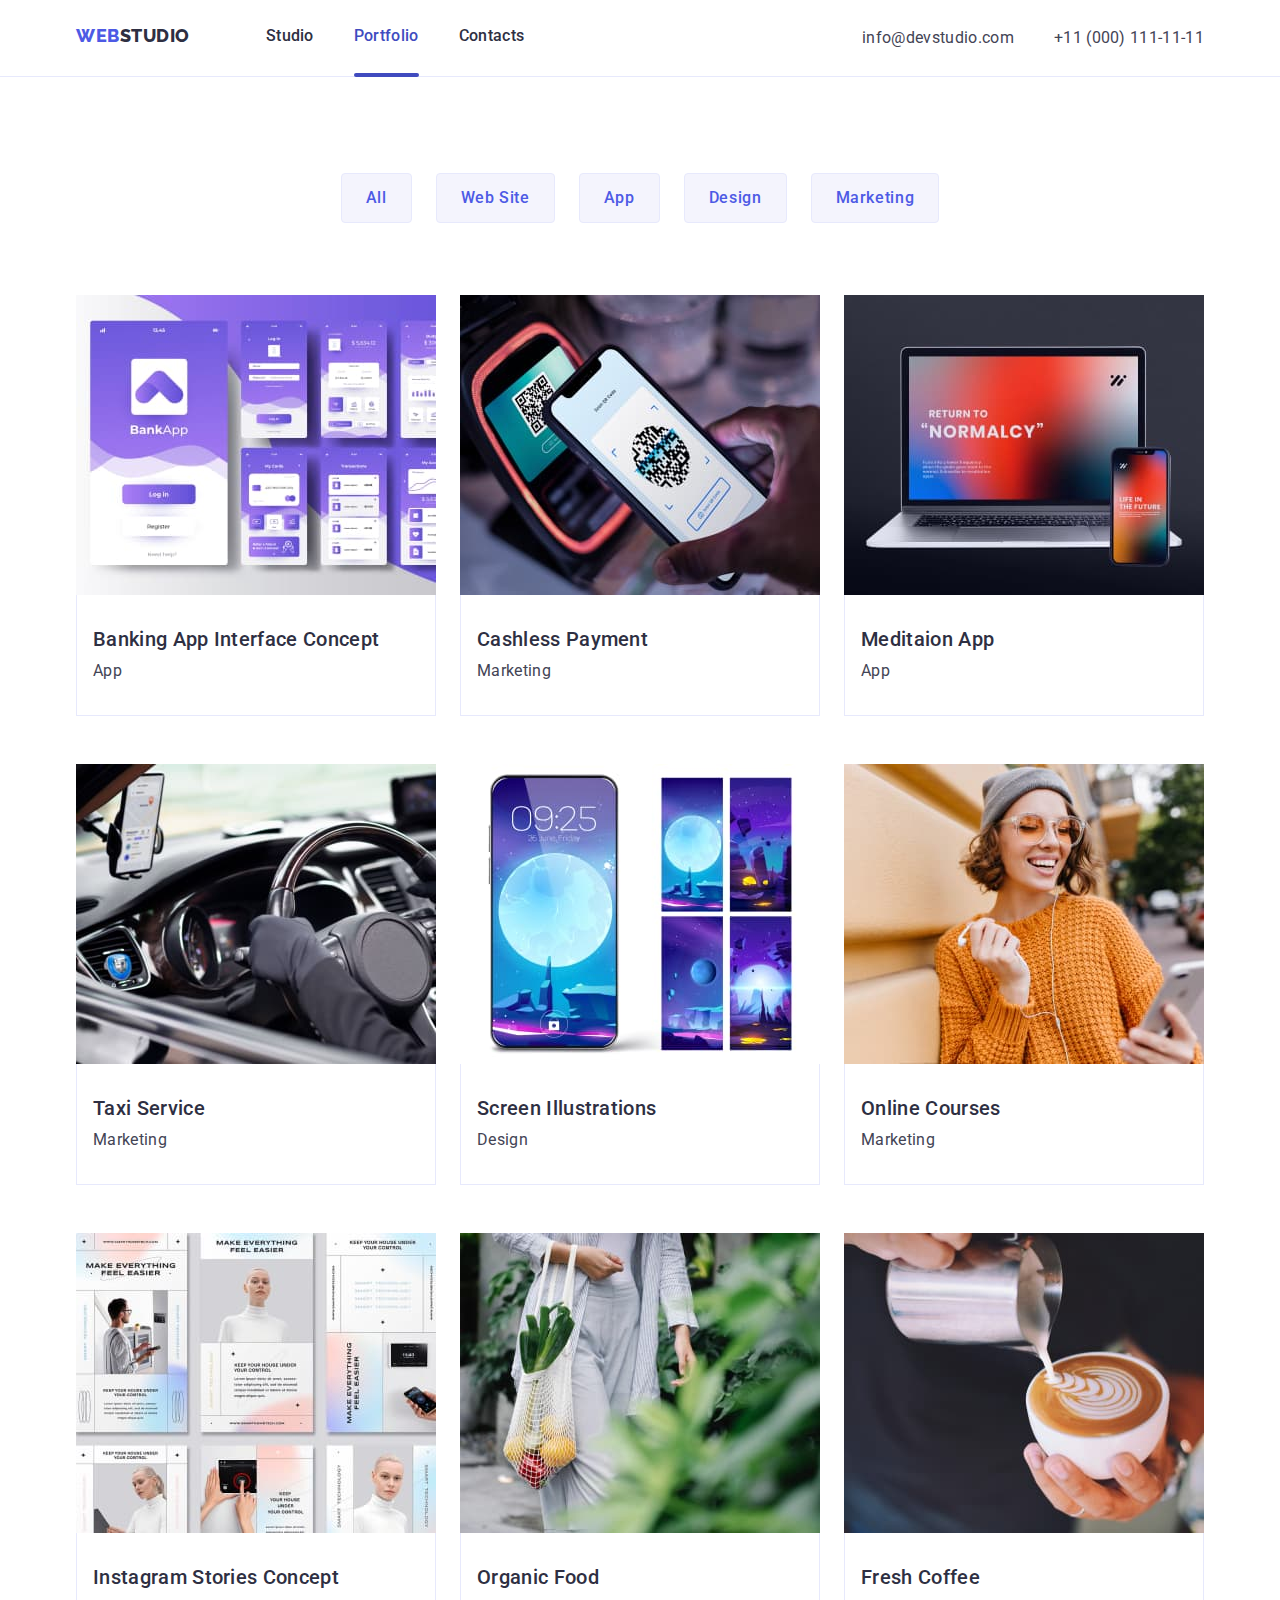
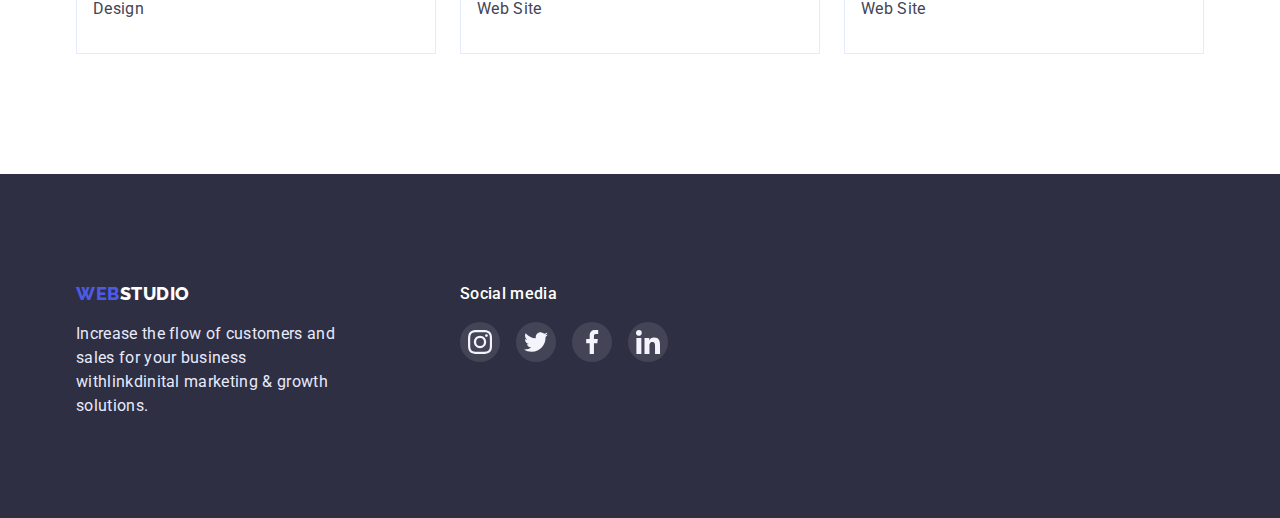
==== portfolio.html @ 4f1c42b6 "Initial commit" ====
<!DOCTYPE html>
<html lang="en">
  <head>
    <meta charset="UTF-8" />
    <meta http-equiv="X-UA-Compatible" content="IE=edge" />
    <meta name="viewport" content="width=device-width, initial-scale=1.0" />
    <title>Document</title>
    <link rel="preconnect" href="https://fonts.googleapis.com" />
    <link rel="preconnect" href="https://fonts.gstatic.com" crossorigin />
    <link rel="preconnect" href="https://fonts.googleapis.com" />
    <link rel="preconnect" href="https://fonts.gstatic.com" crossorigin />
    <link
      href="https://fonts.googleapis.com/css2?family=Raleway:wght@800&family=Roboto:wght@400;500;700&display=swap"
      rel="stylesheet"
    />
    <link
      rel="stylesheet"
      href="https://cdnjs.cloudflare.com/ajax/libs/modern-normalize/1.1.0/modern-normalize.min.css"
    />
    <link rel="stylesheet" href="./css/styles.css" />
  </head>
  <body>
    <header class="header">
      <div class="container">
        <div class="header-inner">
          <nav class="navigation">
            <a class="logo" href="./index.html"
              >Web<span class="decorarion-header">Studio</span></a
            >
            <ul class="list nav-list">
              <li class="nav-item">
                <a class="nav-list-link" href="./index.html">Studio</a>
              </li>
              <li class="nav-item">
                <a class="nav-list-link current" href="./portfolio.html"
                  >Portfolio</a
                >
              </li>
              <li class="nav-item">
                <a class="nav-list-link" href="">Contacts</a>
              </li>
            </ul>
          </nav>
          <address>
            <ul class="list contact-list">
              <li>
                <a class="contacts-list-link" href="mailto:info@devstudio.com"
                  >info@devstudio.com</a
                >
              </li>
              <li>
                <a class="contacts-list-link" href="tel:+110001111111"
                  >+11 (000) 111-11-11</a
                >
              </li>
            </ul>
          </address>
        </div>
      </div>
    </header>
    <main>
      <section class="portfolio">
        <div class="container">
          <h1 class="title visually-hidden">Our Portfolio</h1>
          <ul class="list categories-list">
            <li>
              <button type="button" class="button secondary-button">All</button>
            </li>
            <li>
              <button type="button" class="button secondary-button">
                Web Site
              </button>
            </li>
            <li>
              <button type="button" class="button secondary-button">App</button>
            </li>
            <li>
              <button type="button" class="button secondary-button">
                Design
              </button>
            </li>
            <li>
              <button type="button" class="button secondary-button">
                Marketing
              </button>
            </li>
          </ul>
          <ul class="list portfolio-list">
            <li>
              <a href="" class="portfolio-list-link">
                <div class="portfolio-thumb">
                  <img
                    src="./images/portfolio-img1.jpg"
                    alt="Our app project"
                    class="portfolio-img"
                    width="360"
                    height="300"
                  />
                  <div class="portfolio-card-overlay">
                    <p class="portfolio-card-text">
                      14 Stylish and User-Friendly App Design Concepts · Task
                      Manager App · Calorie Tracker App · Exotic Fruit Ecommerce
                      App · Cloud Storage App
                    </p>
                  </div>
                </div>
                <div class="portfolio-item-descr">
                  <h2 class="title portfolio-item-title">
                    Banking App Interface Concept
                  </h2>
                  <p class="portfolio-item-text">App</p>
                </div>
              </a>
            </li>
            <li>
              <a href="" class="portfolio-list-link">
                <div class="portfolio-thumb">
                  <img
                    src="./images/portfolio-img2.jpg"
                    alt="Our marketing project"
                    class="portfolio-img"
                    width="360"
                    height="300"
                  />
                  <div class="portfolio-card-overlay">
                    <p class="portfolio-card-text">
                      14 Stylish and User-Friendly App Design Concepts · Task
                      Manager App · Calorie Tracker App · Exotic Fruit Ecommerce
                      App · Cloud Storage App
                    </p>
                  </div>
                </div>
                <div class="portfolio-item-descr">
                  <h2 class="title portfolio-item-title">Cashless Payment</h2>
                  <p class="portfolio-item-text">Marketing</p>
                </div>
              </a>
            </li>
            <li>
              <a href="" class="portfolio-list-link">
                <div class="portfolio-thumb">
                  <img
                    src="./images/portfolio-img3.jpg"
                    alt="Our app project"
                    class="portfolio-img"
                    width="360"
                    height="300"
                  />
                  <div class="portfolio-card-overlay">
                    <p class="portfolio-card-text">
                      14 Stylish and User-Friendly App Design Concepts · Task
                      Manager App · Calorie Tracker App · Exotic Fruit Ecommerce
                      App · Cloud Storage App
                    </p>
                  </div>
                </div>
                <div class="portfolio-item-descr">
                  <h2 class="title portfolio-item-title">Meditaion App</h2>
                  <p class="portfolio-item-text">App</p>
                </div>
              </a>
            </li>
            <li>
              <a href="" class="portfolio-list-link">
                <div class="portfolio-thumb">
                  <img
                    src="./images/portfolio-img4.jpg"
                    alt="Our marketing project"
                    class="portfolio-img"
                    width="360"
                    height="300"
                  />
                  <div class="portfolio-card-overlay">
                    <p class="portfolio-card-text">
                      14 Stylish and User-Friendly App Design Concepts · Task
                      Manager App · Calorie Tracker App · Exotic Fruit Ecommerce
                      App · Cloud Storage App
                    </p>
                  </div>
                </div>
                <div class="portfolio-item-descr">
                  <h2 class="title portfolio-item-title">Taxi Service</h2>
                  <p class="portfolio-item-text">Marketing</p>
                </div>
              </a>
            </li>
            <li>
              <a href="" class="portfolio-list-link">
                <div class="portfolio-thumb">
                  <img
                    src="./images/portfolio-img5.jpg"
                    alt="Our design project"
                    class="portfolio-img"
                    width="360"
                    height="300"
                  />
                  <div class="portfolio-card-overlay">
                    <p class="portfolio-card-text">
                      14 Stylish and User-Friendly App Design Concepts · Task
                      Manager App · Calorie Tracker App · Exotic Fruit Ecommerce
                      App · Cloud Storage App
                    </p>
                  </div>
                </div>
                <div class="portfolio-item-descr">
                  <h2 class="title portfolio-item-title">
                    Screen Illustrations
                  </h2>
                  <p class="portfolio-item-text">Design</p>
                </div>
              </a>
            </li>
            <li>
              <a href="" class="portfolio-list-link">
                <div class="portfolio-thumb">
                  <img
                    src="./images/portfolio-img6.jpg"
                    alt="Our marketing project"
                    class="portfolio-img"
                    width="360"
                    height="300"
                  />
                  <div class="portfolio-card-overlay">
                    <p class="portfolio-card-text">
                      14 Stylish and User-Friendly App Design Concepts · Task
                      Manager App · Calorie Tracker App · Exotic Fruit Ecommerce
                      App · Cloud Storage App
                    </p>
                  </div>
                </div>
                <div class="portfolio-item-descr">
                  <h2 class="title portfolio-item-title">Online Courses</h2>
                  <p class="portfolio-item-text">Marketing</p>
                </div>
              </a>
            </li>
            <li>
              <a href="" class="portfolio-list-link">
                <div class="portfolio-thumb">
                  <img
                    src="./images/portfolio-img7.jpg"
                    alt="Our design project"
                    class="portfolio-img"
                    width="360"
                    height="300"
                  />
                  <div class="portfolio-card-overlay">
                    <p class="portfolio-card-text">
                      14 Stylish and User-Friendly App Design Concepts · Task
                      Manager App · Calorie Tracker App · Exotic Fruit Ecommerce
                      App · Cloud Storage App
                    </p>
                  </div>
                </div>
                <div class="portfolio-item-descr">
                  <h2 class="title portfolio-item-title">
                    Instagram Stories Concept
                  </h2>
                  <p class="portfolio-item-text">Design</p>
                </div>
              </a>
            </li>
            <li>
              <a href="" class="portfolio-list-link">
                <div class="portfolio-thumb">
                  <img
                    src="./images/portfolio-img8.jpg"
                    alt="Our web site project"
                    class="portfolio-img"
                    width="360"
                    height="300"
                  />
                  <div class="portfolio-card-overlay">
                    <p class="portfolio-card-text">
                      14 Stylish and User-Friendly App Design Concepts · Task
                      Manager App · Calorie Tracker App · Exotic Fruit Ecommerce
                      App · Cloud Storage App
                    </p>
                  </div>
                </div>
                <div class="portfolio-item-descr">
                  <h2 class="title portfolio-item-title">Organic Food</h2>
                  <p class="portfolio-item-text">Web Site</p>
                </div>
              </a>
            </li>
            <li>
              <a href="" class="portfolio-list-link">
                <div class="portfolio-thumb">
                  <img
                    src="./images/portfolio-img9.jpg"
                    alt="Our web site project"
                    class="portfolio-img"
                    width="360"
                    height="300"
                  />
                  <div class="portfolio-card-overlay">
                    <p class="portfolio-card-text">
                      14 Stylish and User-Friendly App Design Concepts · Task
                      Manager App · Calorie Tracker App · Exotic Fruit Ecommerce
                      App · Cloud Storage App
                    </p>
                  </div>
                </div>
                <div class="portfolio-item-descr">
                  <h2 class="title portfolio-item-title">Fresh Coffee</h2>
                  <p class="portfolio-item-text">Web Site</p>
                </div>
              </a>
            </li>
          </ul>
        </div>
      </section>
    </main>
    <footer class="footer">
      <div class="container">
        <div class="footer-inner">
          <div class="footer-textbox">
            <a class="logo" href="./index.html"
              >Web<span class="decorarion-footer">Studio</span></a
            >
            <p class="footer-text">
              Increase the flow of customers and sales for your business
              withlinkdinital marketing & growth solutions.
            </p>
          </div>
          <div class="footer-socials">
            <p class="footer-socials-text">Social media</p>
            <ul class="footer-socials-list list">
              <li>
                <a href="#" class="footer-socials-link">
                  <svg class="footer-socials-icon">
                    <use href="./images/icons.svg#icon-instagram"></use>
                  </svg>
                </a>
              </li>
              <li>
                <a href="#" class="footer-socials-link">
                  <svg class="footer-socials-icon">
                    <use href="./images/icons.svg#icon-twitter"></use>
                  </svg>
                </a>
              </li>
              <li>
                <a href="#" class="footer-socials-link">
                  <svg class="footer-socials-icon">
                    <use href="./images/icons.svg#icon-facebook"></use>
                  </svg>
                </a>
              </li>
              <li>
                <a href="#" class="footer-socials-link">
                  <svg class="footer-socials-icon">
                    <use href="./images/icons.svg#icon-linkedin"></use>
                  </svg>
                </a>
              </li>
            </ul>
          </div>
        </div>
      </div>
    </footer>
  </body>
</html>
---- css/styles.css ----
/* Основной цвет текста #2E2F42 */
/* Вторичный цвет текста #434455 */
/* Акцент #4D5AE5 */
/* Белый #FFFFFF */
/* Акцентный текст #E7E9FC */
:root {
  --primary-text-color: #434455;
  --title-text-color: #2e2f42;
  --accent-color: #4d5ae5;
  --white-color: #ffffff;
  --accent-text-color: #e7e9fc;
  --main-hover-color: #404bbf;
  --background-color: #f4f4fd;
  --svg-fill-color: #8e8f99;

  --main-font-font-family: "Roboto", sans-serif;
  --secondary-font-font-family: "Raleway", sans-serif;

  --main-trans-dur: 250ms;
  --main-trans-time-func: cubic-bezier(0.4, 0, 0.2, 1);
}

/* =============== Reset =============== */

h1,
h2,
h3,
h4,
h5,
h6,
ul,
p {
  margin: 0;
  padding: 0;
}

img {
  display: block;
}

button {
  cursor: pointer;
}

/* =============== Common =============== */

body {
  font-family: var(--main-font-font-family);
  font-weight: 400;
  font-size: 16px;
  line-height: 1.5;
  letter-spacing: 0.02em;
  background-color: var(--white-color);
  color: var(--primary-text-color);
}

.container {
  max-width: 1158px;
  padding: 0 15px;
  margin-left: auto;
  margin-right: auto;
}

.list {
  list-style: none;
}

.title {
  color: var(--title-text-color);
}

.section {
  padding-bottom: 120px;
}

.button {
  border: none;
  cursor: pointer;
  font-family: inherit;
  font-size: inherit;
  line-height: inherit;
  font-weight: 500;
  letter-spacing: 0.04em;
}

.visually-hidden {
  position: absolute;
  width: 1px;
  height: 1px;
  margin: -1px;
  border: 0;
  padding: 0;

  white-space: nowrap;
  clip-path: inset(100%);
  clip: rect(0 0 0 0);
  overflow: hidden;
}

/* =============== Header =============== */

.header {
  border-bottom: 1px solid var(--accent-text-color);
}

.header-inner {
  display: flex;
  justify-content: space-between;
  align-items: center;
}

.navigation {
  display: flex;
  gap: 0 76px;
}

.logo {
  display: inline-block;
  padding-top: 24px;
  padding-bottom: 28px;

  font-family: var(--secondary-font-font-family);
  font-weight: 800;
  font-size: 18px;
  line-height: 1.33;
  letter-spacing: 0.03em;
  text-transform: uppercase;
  color: var(--accent-color);
  text-decoration: none;
}

.decorarion-header {
  color: var(--title-text-color);
}

.nav-list {
  display: flex;
  gap: 0 40px;
}

.nav-list-link {
  position: relative;
  display: inline-block;
  padding-top: 24px;
  padding-bottom: 28px;

  font-weight: 500;
  color: var(--title-text-color);
  text-decoration: none;

  transition: color var(--main-trans-dur) var(--main-trans-time-func);
}

.nav-list-link.current {
  color: var(--main-hover-color);
}

.nav-list-link.current::after {
  content: "";
  position: absolute;
  left: 0;
  top: calc(100% - 3px);

  width: 100%;
  height: 4px;
  background-color: var(--main-hover-color);
  border-radius: 2px;
}

.nav-list-link:hover,
.nav-list-link:focus {
  color: var(--main-hover-color);
}

.contact-list {
  display: flex;
  gap: 0 40px;
}

.contacts-list-link {
  display: inline-block;
  padding-top: 24px;
  padding-bottom: 24px;

  color: var(--primary-text-color);
  text-decoration: none;
  font-style: normal;

  transition: color var(--main-trans-dur) var(--main-trans-time-func);
}

.contacts-list-link:hover,
.contacts-list-link:focus {
  color: var(--main-hover-color);
}

/* =============== Hero =============== */

.hero {
  padding-top: 188px;
  padding-bottom: 188px;
  max-width: 1440px;
  margin: 0 auto;

  background-image: linear-gradient(
      to right,
      rgba(46, 47, 66, 0.7),
      rgba(46, 47, 66, 0.7)
    ),
    url("../images/hero-bg.jpg");
  background-repeat: no-repeat;
  background-position: center;
  background-color: var(--title-text-color);
  text-align: center;
}

.hero-title {
  max-width: 495px;
  margin: 0 auto;
  margin-bottom: 48px;

  font-size: 56px;
  line-height: 1.07;
  color: var(--white-color);
}

.primary-button {
  min-width: 169px;
  padding: 16px 32px;
  border-radius: 4px;

  color: var(--white-color);
  background-color: var(--accent-color);
  box-shadow: 0px 4px 4px rgba(0, 0, 0, 0.15);

  transition: background-color var(--main-trans-dur) var(--main-trans-time-func);
}

.primary-button:hover,
.primary-button:focus {
  background-color: var(--main-hover-color);
}

/* =============== Features =============== */

.features {
  padding-top: 120px;
}

.features-list {
  display: flex;
  gap: 24px;
  flex-wrap: wrap;
}

.features-list li {
  flex-basis: calc((100% - 72px) / 4);
}

.thumb {
  background-color: var(--background-color);
  padding: 24px 100px;
  margin-bottom: 8px;
  border-radius: 4px;
}

.features-icon {
  width: 64px;
  height: 64px;
  display: block;
}

.features-title {
  margin-bottom: 8px;

  font-weight: 500;
  font-size: 20px;
  line-height: 1.2;
}

/* =============== Examples =============== */

.examples-list {
  display: flex;
  flex-wrap: wrap;
  gap: 24px;
}

.examples-title,
.team-title {
  margin-bottom: 72px;

  font-weight: 700;
  font-size: 36px;
  line-height: 1.11;
  text-align: center;
}

/* =============== Team =============== */

.team {
  padding-top: 120px;

  background-color: var(--background-color);
}

.team-list {
  display: flex;
  flex-wrap: wrap;
  gap: 24px;

  text-align: center;
}

.team-list li {
  flex-basis: calc((100% - 72px) / 4);
}

.team-item img {
  display: block;
}

.team-item-descr {
  padding: 32px 16px;
  border-radius: 0px 0px 4px 4px;

  box-shadow: 0px 1px 6px rgba(46, 47, 66, 0.08),
    0px 1px 1px rgba(46, 47, 66, 0.16), 0px 2px 1px rgba(46, 47, 66, 0.08);
  background-color: var(--white-color);
}

.team-item-title {
  margin-bottom: 8px;
}

.team-item-text {
  margin-bottom: 8px;
}

.team-social-list {
  display: flex;
  gap: 0 24px;
  align-items: center;
}

.team-social-link {
  display: inline-block;
  padding: 12px;
  border-radius: 50%;

  background-color: var(--accent-color);

  transition: background-color var(--main-trans-dur) var(--main-trans-time-func);
}

.team-social-icon {
  display: block;
  width: 16px;
  height: 16px;

  fill: var(--background-color);
}

.team-social-link:hover,
.team-social-link:focus {
  background-color: var(--main-hover-color);
}

/* =============== Customers =============== */

.customers {
  padding-top: 120px;
}

.customers-title {
  margin-bottom: 72px;

  text-align: center;
  font-size: 36px;
  line-height: 1.11;
}

.customers-list {
  display: flex;
  flex-wrap: wrap;
  gap: 24px;
}

.customers-list li {
  flex-basis: calc((100% - 120px) / 6);
}

.customers-list-link {
  display: inline-block;
  border: 1px solid var(--svg-fill-color);
  border-radius: 4px;
  padding: 16px 31px;

  color: var(--svg-fill-color);

  transition: color var(--main-trans-dur) var(--main-trans-time-func),
    border var(--main-trans-dur) var(--main-trans-time-func);
}

.customers-icon {
  width: 104px;
  height: 56px;
  fill: currentColor;
}

.customers-list-link:hover,
.customers-list-link:focus {
  border: 1px solid var(--main-hover-color);
  color: var(--main-hover-color);
}

/* =============== Footer =============== */

.footer {
  padding-top: 100px;
  padding-bottom: 100px;

  background-color: var(--title-text-color);
}

.footer-inner {
  display: flex;
  gap: 0 120px;
}

.footer .logo {
  padding-top: 8px;
  padding-bottom: 16px;
}

.footer-text {
  max-width: 264px;

  color: var(--accent-text-color);
}

.decorarion-footer {
  color: var(--white-color);
}

.footer-socials-text {
  margin-top: 8px;
  margin-bottom: 16px;

  font-weight: 500;
  color: var(--white-color);
}

.footer-socials-list {
  display: flex;
  gap: 0 16px;
}

.footer-socials-link {
  display: inline-block;
  padding: 8px;
  border-radius: 50%;

  fill: var(--background-color);
  background: rgba(255, 255, 255, 0.1);

  transition: background-color var(--main-trans-dur) var(--main-trans-time-func);
}

.footer-socials-link:hover,
.footer-socials-link:focus {
  background-color: #31d0aa;
}

.footer-socials-icon {
  display: block;
  width: 24px;
  height: 24px;
}

/* =============== Modal window =============== */

.backdrop {
  position: fixed;
  z-index: 100;
  top: 0;
  left: 0;
  width: 100vw;
  height: 100vh;

  background-color: rgba(46, 47, 66, 0.4);

  opacity: 1;
  visibility: visible;
  transition: opacity var(--main-trans-dur) var(--main-trans-time-func),
    visibility var(--main-trans-dur) var(--main-trans-time-func);
}

.backdrop.is-hidden {
  opacity: 0;
  pointer-events: none;
  visibility: hidden;
}

.backdrop.is-hidden .modal {
  transform: translate(-50%, -50%) scale(0.7);
}

.modal {
  position: absolute;
  top: 50%;
  left: 50%;
  min-width: 408px;
  min-height: 576px;

  background: #fcfcfc;
  box-shadow: 0px 1px 1px rgba(0, 0, 0, 0.14), 0px 1px 3px rgba(0, 0, 0, 0.12),
    0px 2px 1px rgba(0, 0, 0, 0.2);
  border-radius: 4px;

  transform: translate(-50%, -50%) scale(1);
  transition: transform var(--main-trans-dur) var(--main-trans-time-func);
}

.modal-close {
  position: absolute;
  top: 24px;
  right: 24px;
  width: 24px;
  height: 24px;
  border: 1px solid rgba(0, 0, 0, 0.1);
  border-radius: 50%;
  display: flex;
  justify-content: center;
  align-items: center;

  background: #e7e9fc;
}

.modal-close-icon {
  width: 8px;
  height: 8px;
}

/* portfolio.html */

.portfolio {
  padding-top: 96px;
  padding-bottom: 120px;
}

.categories-list {
  margin-bottom: 72px;
  display: flex;
  justify-content: center;
  gap: 24px;
}

.secondary-button {
  padding: 12px 24px;
  border: 1px solid var(--accent-text-color);
  border-radius: 4px;

  background-color: var(--background-color);
  color: var(--accent-color);

  transition: background-color var(--main-trans-dur) var(--main-trans-time-func),
    color var(--main-trans-dur) var(--main-trans-time-func),
    box-shadow var(--main-trans-dur) var(--main-trans-time-func);
}

.secondary-button:hover,
.secondary-button:focus {
  border: 1px solid transparent;

  box-shadow: 0px 3px 1px rgba(0, 0, 0, 0.1), 0px 2px 1px rgba(0, 0, 0, 0.08),
    0px 2px 2px rgba(0, 0, 0, 0.12);
  background-color: var(--main-hover-color);
  color: var(--white-color);
}

.portfolio-list {
  justify-content: center;
  display: flex;
  flex-wrap: wrap;
  gap: 48px 24px;
}

.portfolio-list li {
  flex-basis: calc((100% - 48px) / 3);
}

.portfolio-list-link {
  display: inline-block;

  text-decoration: none;

  transition: box-shadow var(--main-trans-dur) var(--main-trans-time-func);
}

.portfolio-card-overlay {
  position: absolute;
  left: 0;
  top: 0;
  width: 100%;
  height: 100%;
  padding: 40px 32px 0;
  transform: translateY(100%);

  background-color: var(--accent-color);

  transition: transform var(--main-trans-dur) var(--main-trans-time-func);
}

.portfolio-card-text {
  color: var(--background-color);
}

.portfolio-list-link:hover,
.portfolio-list-link:focus {
  box-shadow: 0px 1px 6px rgba(46, 47, 66, 0.08),
    0px 1px 1px rgba(46, 47, 66, 0.16), 0px 2px 1px rgba(46, 47, 66, 0.08);
}

.portfolio-list-link:hover .portfolio-card-overlay,
.portfolio-list-link:focus .portfolio-card-overlay {
  transform: translateY(0);
}

.portfolio-thumb {
  position: relative;
  overflow: hidden;
}

.portfolio-img {
  display: block;
}

.portfolio-item-descr {
  padding: 32px 16px;
  border-right: 1px solid var(--accent-text-color);
  border-left: 1px solid var(--accent-text-color);
  border-bottom: 1px solid var(--accent-text-color);
}

.portfolio-item-title {
  margin-bottom: 8px;

  font-weight: 500;
  font-size: 20px;
  line-height: 1.2;
}

.portfolio-item-text {
  color: var(--primary-text-color);
}
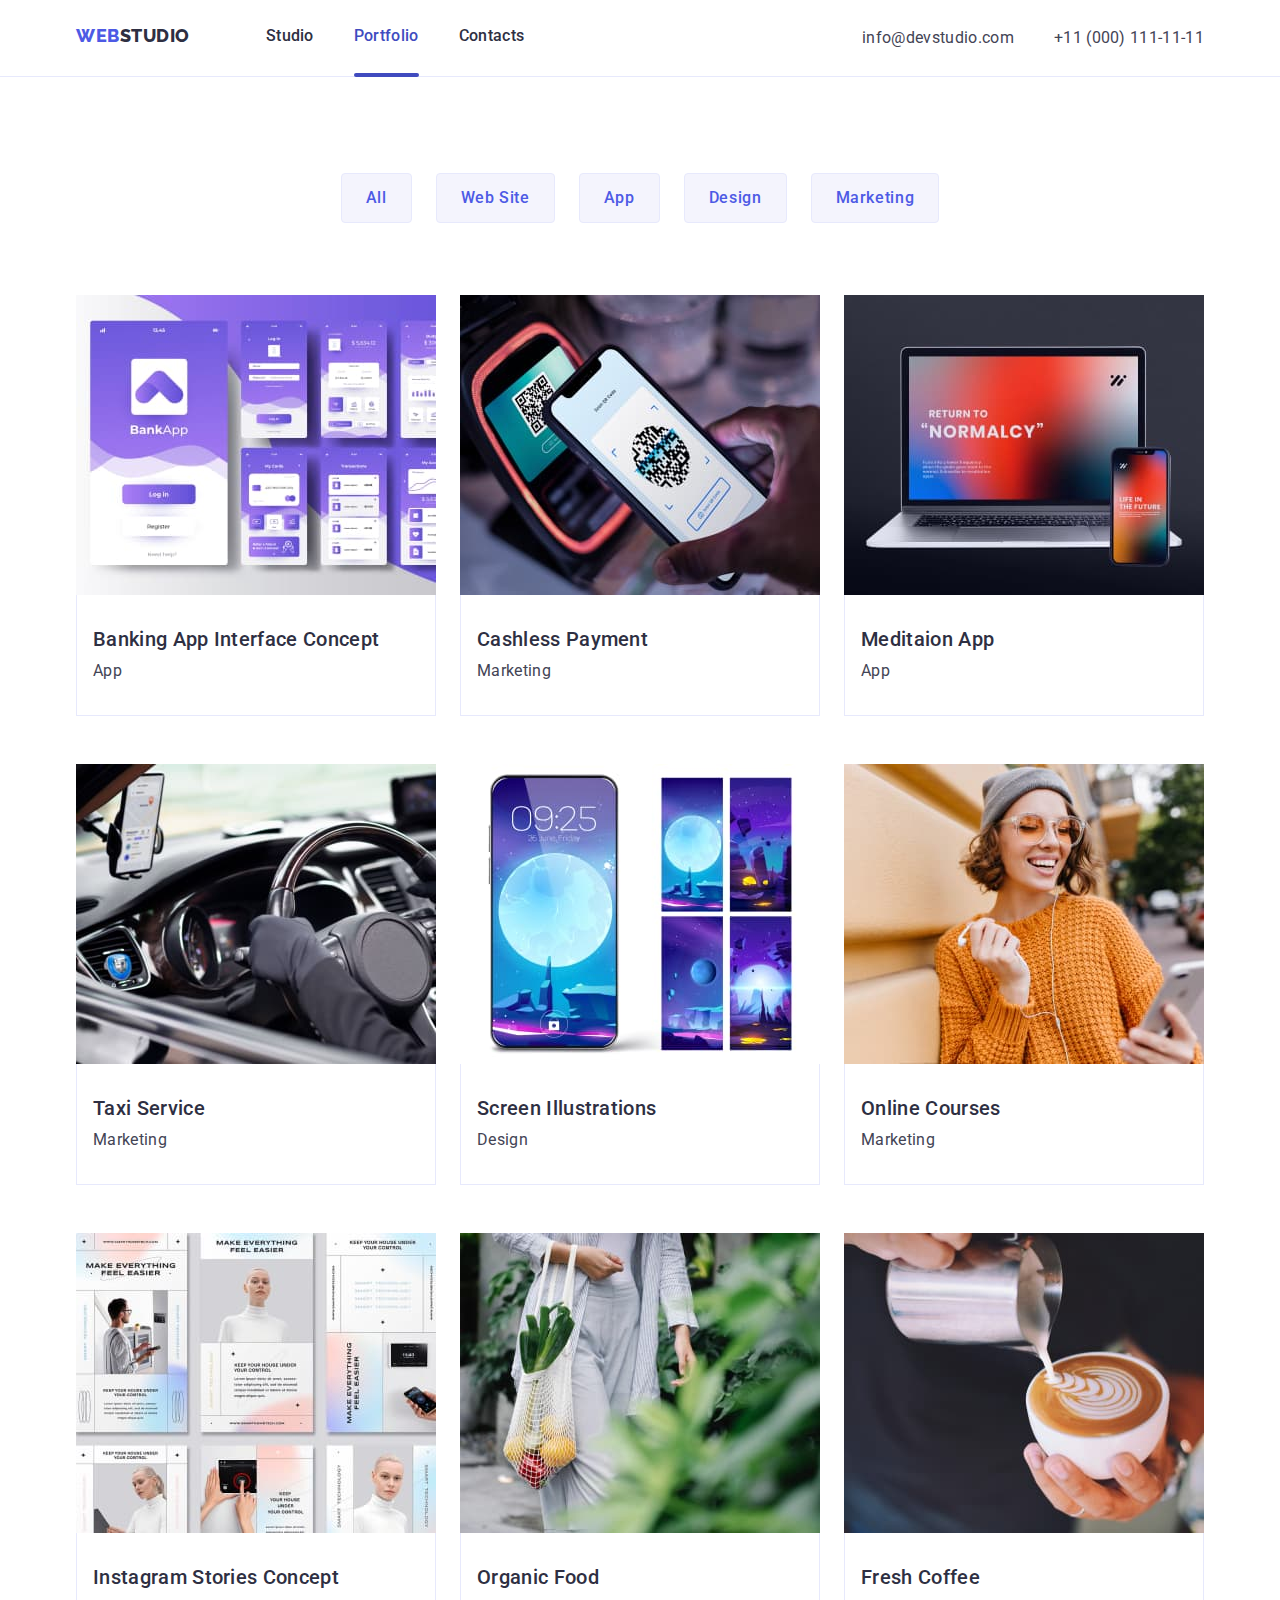
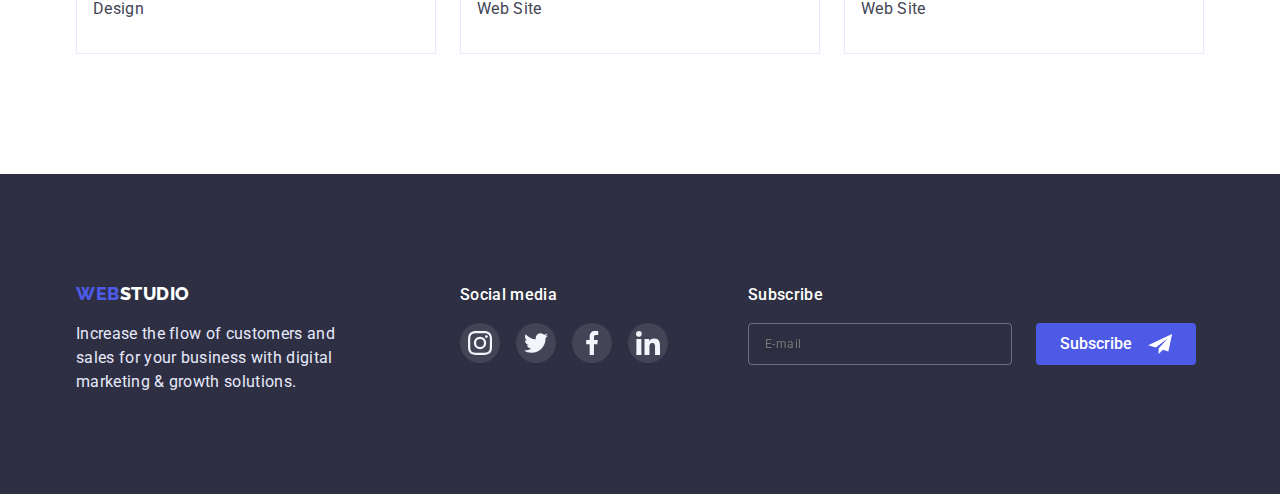
==== commit 0838b175: "footer form" ====
--- a/portfolio.html
+++ b/portfolio.html
@@ -320,8 +320,8 @@
               >Web<span class="decorarion-footer">Studio</span></a
             >
             <p class="footer-text">
-              Increase the flow of customers and sales for your business
-              withlinkdinital marketing & growth solutions.
+              Increase the flow of customers and sales for your business with
+              digital marketing & growth solutions.
             </p>
           </div>
           <div class="footer-socials">
@@ -356,6 +356,25 @@
                 </a>
               </li>
             </ul>
+          </div>
+          <div class="subscription-box">
+            <p class="subscription-box-text">Subscribe</p>
+            <form class="subscription-form">
+              <label class="visually-hidden" for="email">Email</label>
+              <input
+                class="subscription-form-input"
+                type="email"
+                placeholder="E-mail"
+                name="email"
+                id="email"
+              />
+              <button class="subscription-form-btn" type="submit">
+                Subscribe
+                <svg class="subscription-form-icon">
+                  <use href="./images/icons.svg#icon-send"></use>
+                </svg>
+              </button>
+            </form>
           </div>
         </div>
       </div>
--- a/css/styles.css
+++ b/css/styles.css
@@ -42,6 +42,10 @@
   cursor: pointer;
 }
 
+b {
+  font-weight: inherit;
+}
+
 /* =============== Common =============== */
 
 body {
@@ -425,7 +429,11 @@
 
 .footer-inner {
   display: flex;
-  gap: 0 120px;
+  align-items: baseline;
+}
+
+.footer-textbox {
+  margin-right: 120px;
 }
 
 .footer .logo {
@@ -443,8 +451,12 @@
   color: var(--white-color);
 }
 
-.footer-socials-text {
-  margin-top: 8px;
+.footer-socials {
+  margin-right: 80px;
+}
+
+.footer-socials-text,
+.subscription-box-text {
   margin-bottom: 16px;
 
   font-weight: 500;
@@ -476,6 +488,51 @@
   display: block;
   width: 24px;
   height: 24px;
+}
+
+.subscription-form {
+  display: flex;
+  gap: 0 24px;
+}
+
+.subscription-form-input {
+  display: block;
+  width: 264px;
+  padding: 8px 0 8px 16px;
+  border: 1px solid rgba(255, 255, 255, 0.3);
+  filter: drop-shadow(0px 4px 4px rgba(0, 0, 0, 0.15));
+  border-radius: 4px;
+
+  background-color: transparent;
+  letter-spacing: 0.04em;
+  color: rgba(255, 255, 255, 0.6);
+  font-size: 12px;
+  line-height: 2;
+}
+
+.subscription-form-btn {
+  display: flex;
+  align-items: center;
+  padding: 10px 24px;
+  border: none;
+  border-radius: 4px;
+
+  background-color: var(--accent-color);
+  font-weight: 500;
+  color: var(--white-color);
+
+  transition: background-color var(--main-trans-dur) var(--main-trans-time-func);
+}
+
+.subscription-form-btn:hover,
+.subscription-form-btn:focus {
+  background-color: var(--main-hover-color);
+}
+
+.subscription-form-icon {
+  width: 24px;
+  height: 20px;
+  margin-left: 16px;
 }
 
 /* =============== Modal window =============== */
@@ -512,6 +569,7 @@
   left: 50%;
   min-width: 408px;
   min-height: 576px;
+  padding: 72px 24px 24px;
 
   background: #fcfcfc;
   box-shadow: 0px 1px 1px rgba(0, 0, 0, 0.14), 0px 1px 3px rgba(0, 0, 0, 0.12),
@@ -542,6 +600,29 @@
   height: 8px;
 }
 
+.modal-title {
+  margin-bottom: 16px;
+
+  text-align: center;
+  font-weight: 500;
+}
+.modal-form {
+}
+.modal-form-label {
+  position: relative;
+}
+
+.modal-form-label input {
+  display: block;
+  margin-bottom: 8px;
+}
+
+.modal-input-icon {
+  position: absolute;
+}
+.privacy {
+}
+
 /* portfolio.html */
 
 .portfolio {
